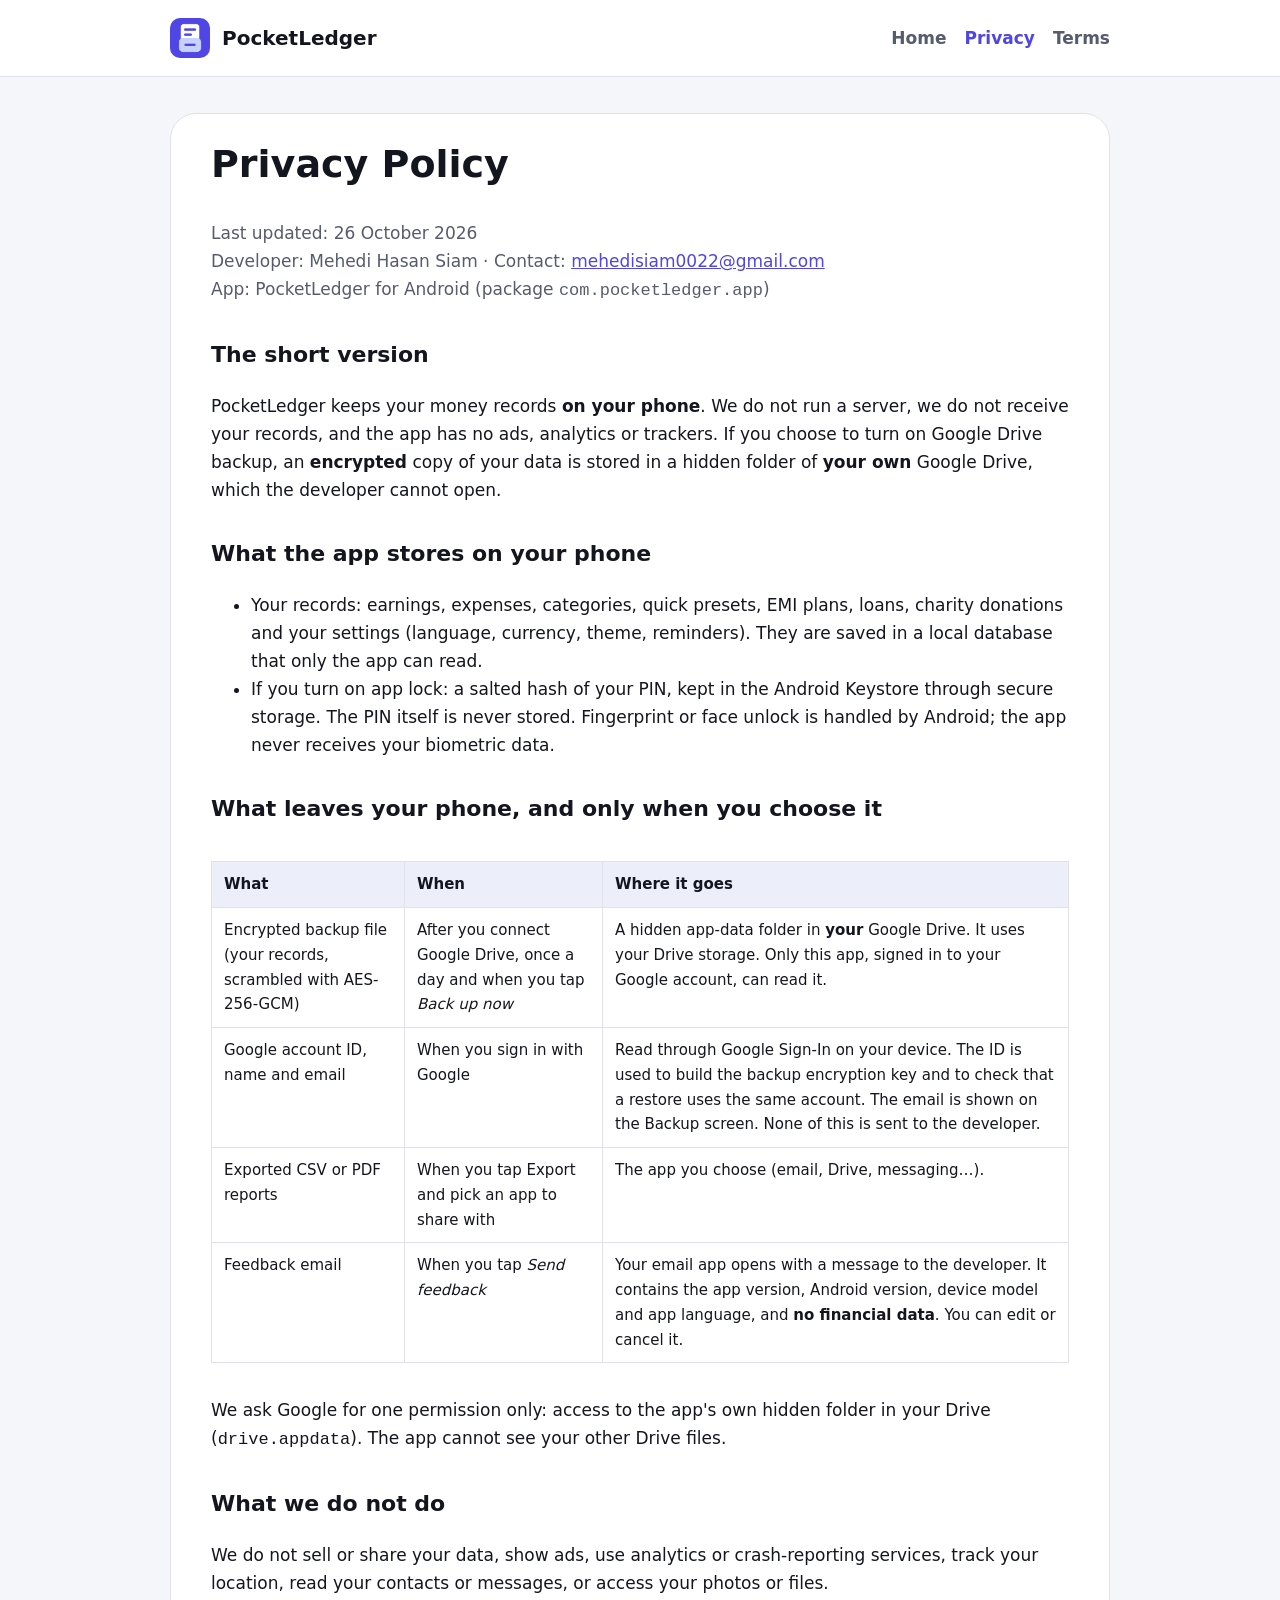
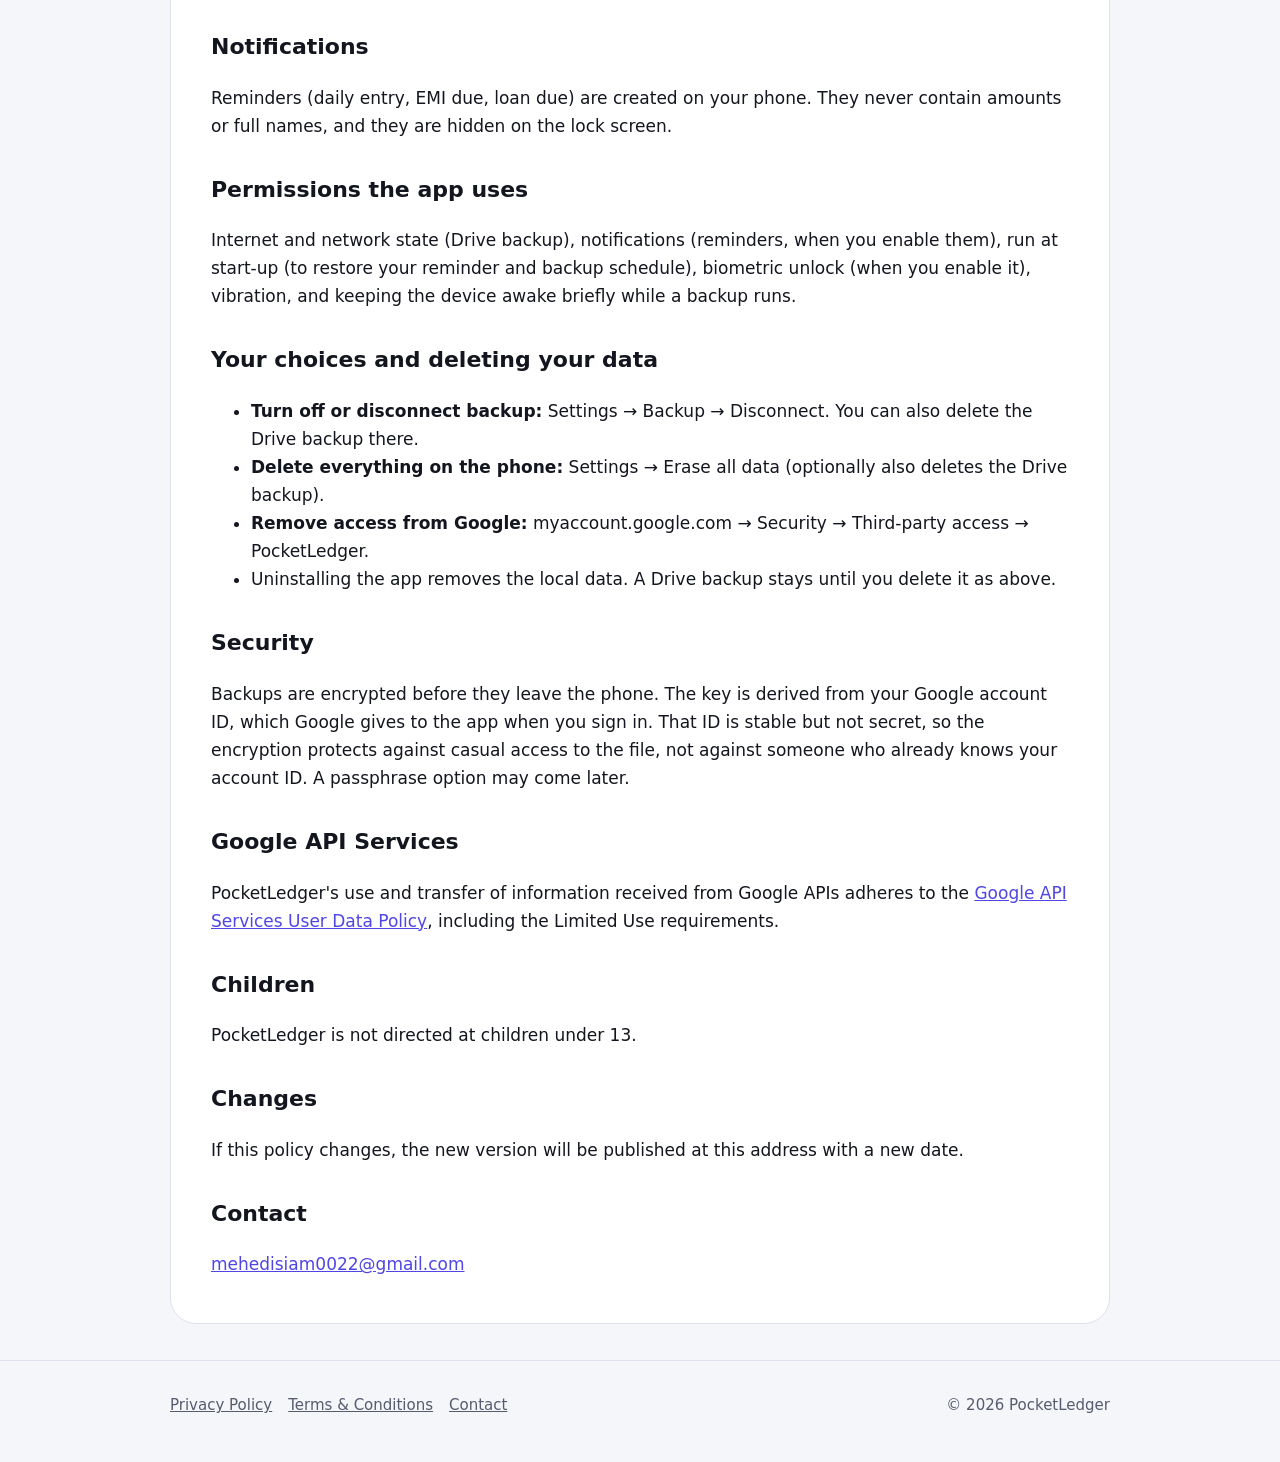
==== privacy.html @ 1e6b0d99 "Add PocketLedger site: home, privacy policy, terms and conditions Static pages for GitHub Pages.  Co" ====
<!doctype html>
<html lang="en">
<head>
<meta charset="utf-8">
<meta name="viewport" content="width=device-width, initial-scale=1">
<title>Privacy Policy | PocketLedger</title>
<meta name="description" content="How PocketLedger handles your data: records stay on your phone, backups are encrypted and stored in your own Google Drive.">
<meta name="theme-color" content="#4f46e5">
<link rel="icon" href="assets/icon.png">
<link rel="apple-touch-icon" href="assets/icon.png">
<link rel="stylesheet" href="style.css">
</head>
<body>
<header class="site"><div class="wrap">
<a class="brand" href="./"><img src="assets/icon.png" alt="" width="40" height="40">PocketLedger</a>
<nav><a href="./">Home</a><a href="privacy.html" aria-current="page">Privacy</a><a href="terms.html">Terms</a></nav>
</div></header>
<main>
<div class="wrap"><article class="doc">
<h1>Privacy Policy</h1>
<p class="meta">Last updated: 26 October 2026<br>Developer: Mehedi Hasan Siam &middot; Contact: <a href="mailto:mehedisiam0022@gmail.com">mehedisiam0022@gmail.com</a><br>App: PocketLedger for Android (package <code>com.pocketledger.app</code>)</p>

<h2>The short version</h2>
<p>PocketLedger keeps your money records <strong>on your phone</strong>. We do not run a server, we do not receive your records, and the app has no ads, analytics or trackers. If you choose to turn on Google Drive backup, an <strong>encrypted</strong> copy of your data is stored in a hidden folder of <strong>your own</strong> Google Drive, which the developer cannot open.</p>

<h2>What the app stores on your phone</h2>
<ul>
<li>Your records: earnings, expenses, categories, quick presets, EMI plans, loans, charity donations and your settings (language, currency, theme, reminders). They are saved in a local database that only the app can read.</li>
<li>If you turn on app lock: a salted hash of your PIN, kept in the Android Keystore through secure storage. The PIN itself is never stored. Fingerprint or face unlock is handled by Android; the app never receives your biometric data.</li>
</ul>

<h2>What leaves your phone, and only when you choose it</h2>
<div class="table-scroll"><table>
<tr><th>What</th><th>When</th><th>Where it goes</th></tr>
<tr><td>Encrypted backup file (your records, scrambled with AES-256-GCM)</td><td>After you connect Google Drive, once a day and when you tap <em>Back up now</em></td><td>A hidden app-data folder in <strong>your</strong> Google Drive. It uses your Drive storage. Only this app, signed in to your Google account, can read it.</td></tr>
<tr><td>Google account ID, name and email</td><td>When you sign in with Google</td><td>Read through Google Sign-In on your device. The ID is used to build the backup encryption key and to check that a restore uses the same account. The email is shown on the Backup screen. None of this is sent to the developer.</td></tr>
<tr><td>Exported CSV or PDF reports</td><td>When you tap Export and pick an app to share with</td><td>The app you choose (email, Drive, messaging&hellip;).</td></tr>
<tr><td>Feedback email</td><td>When you tap <em>Send feedback</em></td><td>Your email app opens with a message to the developer. It contains the app version, Android version, device model and app language, and <strong>no financial data</strong>. You can edit or cancel it.</td></tr>
</table></div>
<p>We ask Google for one permission only: access to the app's own hidden folder in your Drive (<code>drive.appdata</code>). The app cannot see your other Drive files.</p>

<h2>What we do not do</h2>
<p>We do not sell or share your data, show ads, use analytics or crash-reporting services, track your location, read your contacts or messages, or access your photos or files.</p>

<h2>Notifications</h2>
<p>Reminders (daily entry, EMI due, loan due) are created on your phone. They never contain amounts or full names, and they are hidden on the lock screen.</p>

<h2>Permissions the app uses</h2>
<p>Internet and network state (Drive backup), notifications (reminders, when you enable them), run at start-up (to restore your reminder and backup schedule), biometric unlock (when you enable it), vibration, and keeping the device awake briefly while a backup runs.</p>

<h2>Your choices and deleting your data</h2>
<ul>
<li><strong>Turn off or disconnect backup:</strong> Settings &rarr; Backup &rarr; Disconnect. You can also delete the Drive backup there.</li>
<li><strong>Delete everything on the phone:</strong> Settings &rarr; Erase all data (optionally also deletes the Drive backup).</li>
<li><strong>Remove access from Google:</strong> myaccount.google.com &rarr; Security &rarr; Third-party access &rarr; PocketLedger.</li>
<li>Uninstalling the app removes the local data. A Drive backup stays until you delete it as above.</li>
</ul>

<h2>Security</h2>
<p>Backups are encrypted before they leave the phone. The key is derived from your Google account ID, which Google gives to the app when you sign in. That ID is stable but not secret, so the encryption protects against casual access to the file, not against someone who already knows your account ID. A passphrase option may come later.</p>

<h2>Google API Services</h2>
<p>PocketLedger's use and transfer of information received from Google APIs adheres to the <a href="https://developers.google.com/terms/api-services-user-data-policy">Google API Services User Data Policy</a>, including the Limited Use requirements.</p>

<h2>Children</h2>
<p>PocketLedger is not directed at children under 13.</p>

<h2>Changes</h2>
<p>If this policy changes, the new version will be published at this address with a new date.</p>

<h2>Contact</h2>
<p><a href="mailto:mehedisiam0022@gmail.com">mehedisiam0022@gmail.com</a></p>
</article></div>
</main>
<footer class="site"><div class="wrap">
<div><a href="privacy.html">Privacy Policy</a><a href="terms.html">Terms &amp; Conditions</a><a href="mailto:mehedisiam0022@gmail.com">Contact</a></div>
<div>&copy; 2026 PocketLedger</div>
</div></footer>
</body>
</html>
---- style.css ----
:root {
  --bg: #f5f6fa;
  --surface: #ffffff;
  --text: #14161f;
  --muted: #565b6e;
  --border: #dfe2ec;
  --primary: #4f46e5;
  --primary-text: #ffffff;
  --soft: #eceefa;
}
@media (prefers-color-scheme: dark) {
  :root {
    --bg: #0e1118;
    --surface: #171b26;
    --text: #eef0f7;
    --muted: #a3a9bd;
    --border: #2a3042;
    --primary: #8b85ff;
    --primary-text: #0e1118;
    --soft: #1f2433;
  }
}
* { box-sizing: border-box; }
html { -webkit-text-size-adjust: 100%; }
body {
  margin: 0;
  background: var(--bg);
  color: var(--text);
  font: 17px/1.65 system-ui, -apple-system, "Segoe UI", Roboto, "Noto Sans", sans-serif;
}
a { color: var(--primary); }
.wrap { max-width: 980px; margin: 0 auto; padding: 0 20px; }
header.site { padding: 18px 0; border-bottom: 1px solid var(--border); background: var(--surface); }
header.site .wrap { display: flex; align-items: center; justify-content: space-between; gap: 16px; flex-wrap: wrap; }
.brand { display: flex; align-items: center; gap: 12px; color: var(--text); text-decoration: none; font-weight: 700; font-size: 20px; }
.brand img { width: 40px; height: 40px; border-radius: 10px; }
nav a { margin-inline-start: 18px; color: var(--muted); text-decoration: none; font-weight: 600; }
nav a:hover, nav a[aria-current="page"] { color: var(--primary); }
.hero { padding: 64px 0 48px; text-align: center; }
.hero img.logo { width: 112px; height: 112px; border-radius: 26px; box-shadow: 0 8px 28px rgba(79, 70, 229, 0.25); }
.hero h1 { font-size: clamp(34px, 6vw, 52px); line-height: 1.15; margin: 24px 0 12px; }
.hero p.lead { max-width: 620px; margin: 0 auto 28px; color: var(--muted); font-size: 20px; }
.btn { display: inline-block; padding: 14px 28px; border-radius: 999px; background: var(--primary); color: var(--primary-text); font-weight: 700; text-decoration: none; }
.btn.secondary { background: var(--soft); color: var(--text); }
.btn.disabled { background: var(--soft); color: var(--muted); cursor: default; }
.actions { display: flex; gap: 12px; justify-content: center; flex-wrap: wrap; }
section { padding: 36px 0; }
section h2 { font-size: 28px; margin: 0 0 20px; }
.grid { display: grid; gap: 16px; grid-template-columns: repeat(auto-fit, minmax(260px, 1fr)); }
.card { background: var(--surface); border: 1px solid var(--border); border-radius: 22px; padding: 22px; }
.card h3 { margin: 0 0 6px; font-size: 19px; }
.card p { margin: 0; color: var(--muted); font-size: 16px; }
.banner { background: var(--soft); border-radius: 26px; padding: 28px; }
.banner h2 { margin-top: 0; }
article.doc { background: var(--surface); border: 1px solid var(--border); border-radius: 26px; padding: 28px clamp(18px, 4vw, 40px); margin: 36px 0; }
article.doc h1 { margin-top: 0; font-size: clamp(28px, 5vw, 38px); line-height: 1.2; }
article.doc h2 { margin-top: 32px; font-size: 22px; }
article.doc .meta { color: var(--muted); }
article.doc table { width: 100%; border-collapse: collapse; margin: 16px 0; font-size: 15px; }
article.doc th, article.doc td { border: 1px solid var(--border); padding: 10px 12px; text-align: start; vertical-align: top; }
article.doc th { background: var(--soft); }
.table-scroll { overflow-x: auto; }
footer.site { padding: 32px 0 48px; border-top: 1px solid var(--border); color: var(--muted); font-size: 15px; }
footer.site .wrap { display: flex; justify-content: space-between; gap: 16px; flex-wrap: wrap; }
footer.site a { color: var(--muted); margin-inline-end: 16px; }
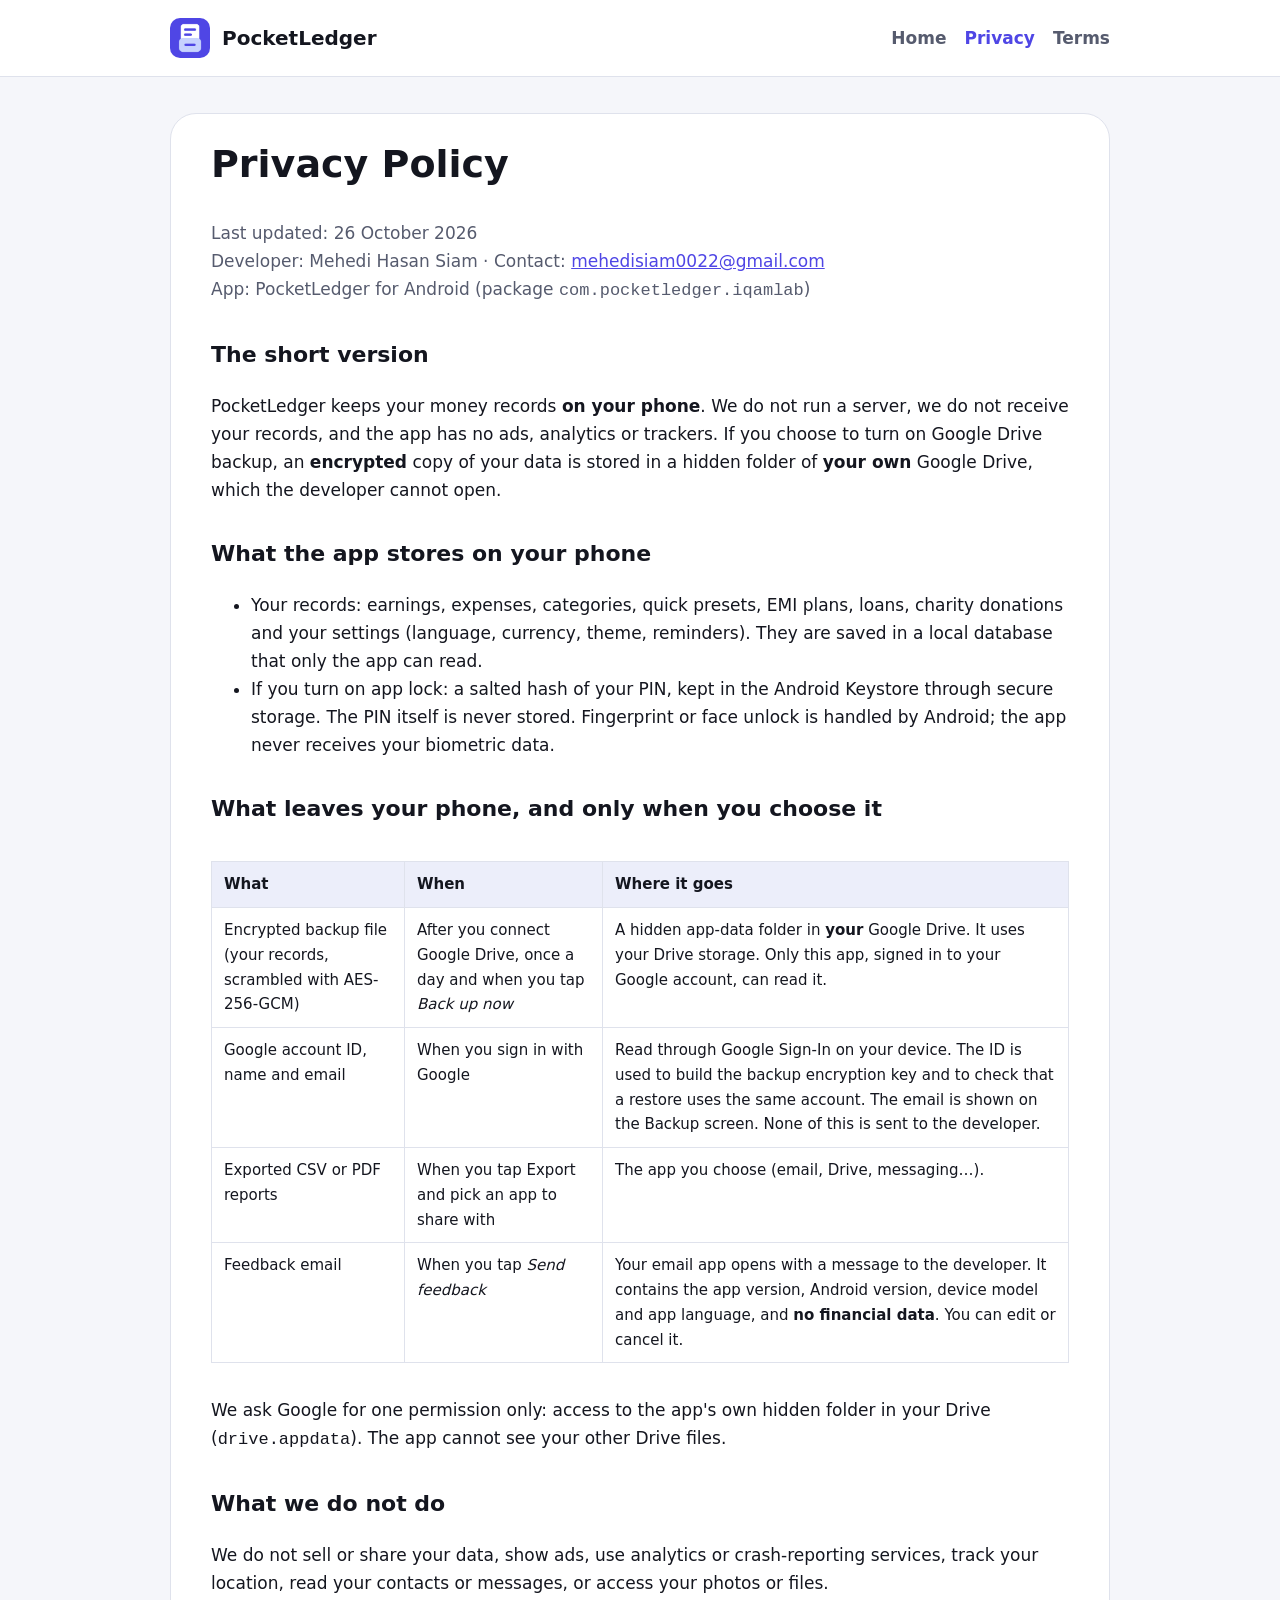
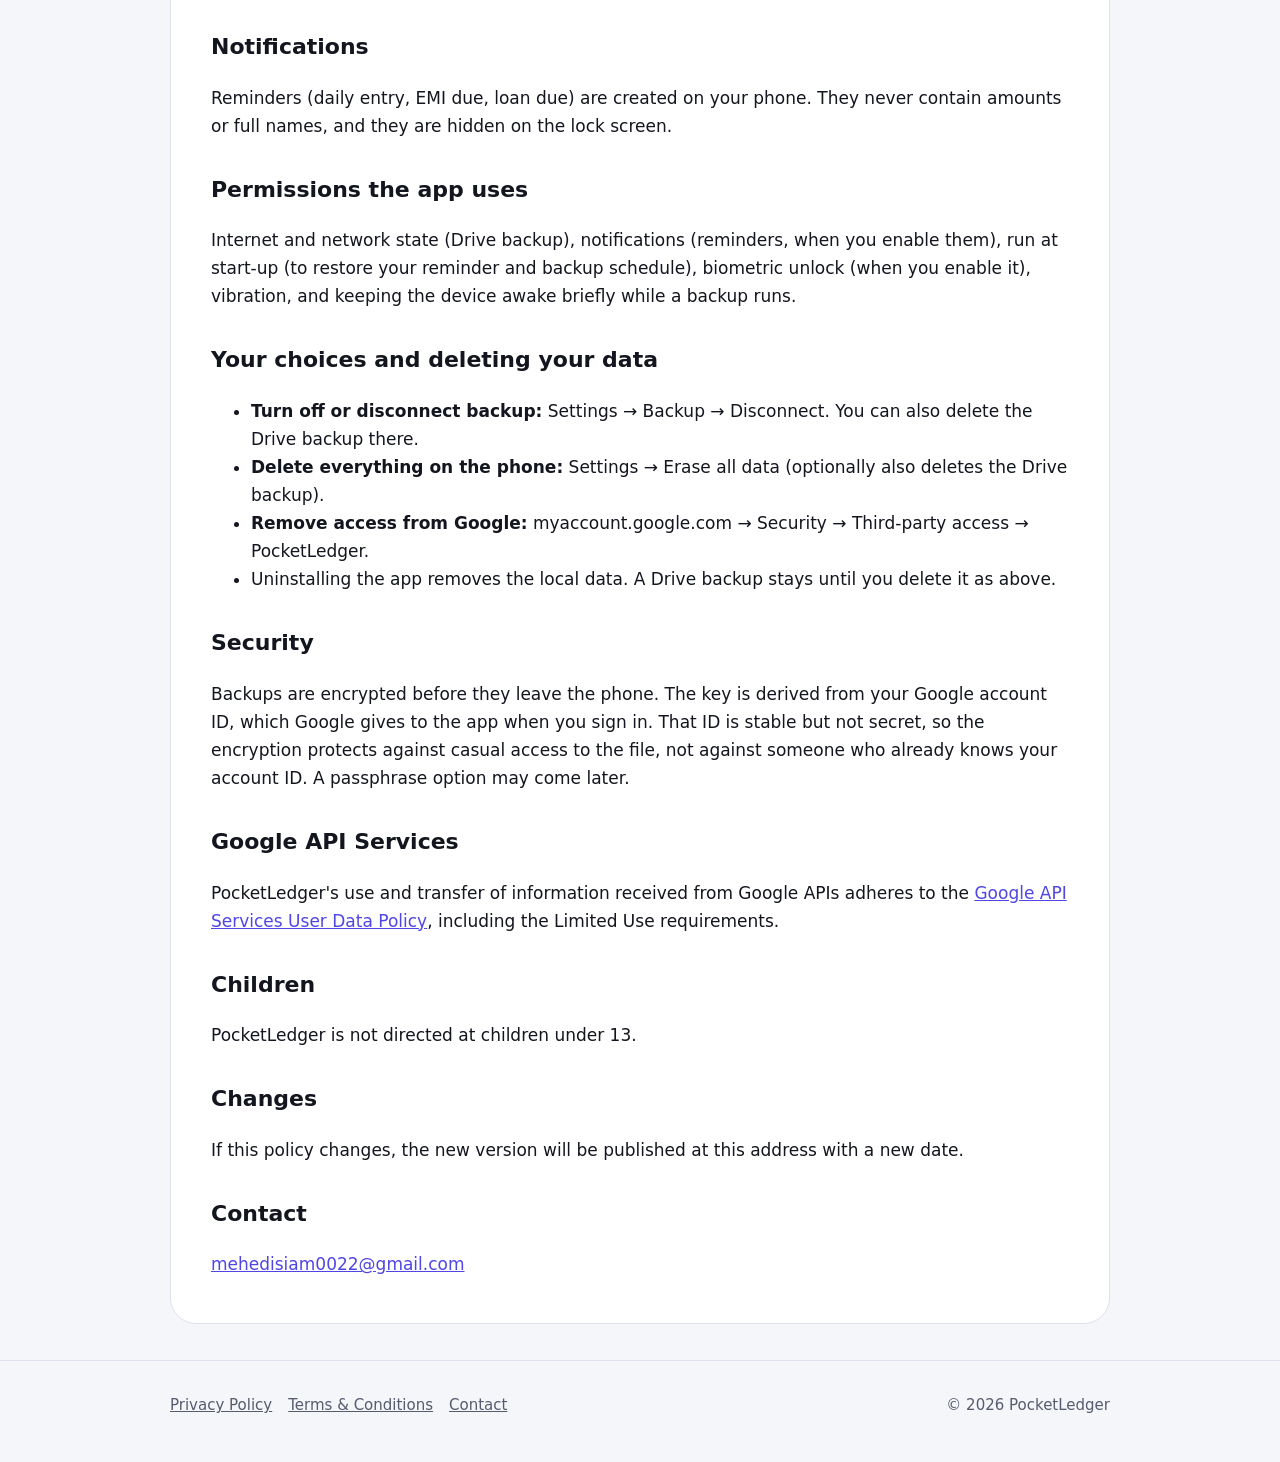
==== commit e75346c2: "Privacy policy: update the app package name Co-Authored-By: Claude Sonnet 5.5 <noreply@anthropic.com" ====
--- a/privacy.html
+++ b/privacy.html
@@ -18,7 +18,7 @@
 <main>
 <div class="wrap"><article class="doc">
 <h1>Privacy Policy</h1>
-<p class="meta">Last updated: 26 October 2026<br>Developer: Mehedi Hasan Siam &middot; Contact: <a href="mailto:mehedisiam0022@gmail.com">mehedisiam0022@gmail.com</a><br>App: PocketLedger for Android (package <code>com.pocketledger.app</code>)</p>
+<p class="meta">Last updated: 26 October 2026<br>Developer: Mehedi Hasan Siam &middot; Contact: <a href="mailto:mehedisiam0022@gmail.com">mehedisiam0022@gmail.com</a><br>App: PocketLedger for Android (package <code>com.pocketledger.iqamlab</code>)</p>
 
 <h2>The short version</h2>
 <p>PocketLedger keeps your money records <strong>on your phone</strong>. We do not run a server, we do not receive your records, and the app has no ads, analytics or trackers. If you choose to turn on Google Drive backup, an <strong>encrypted</strong> copy of your data is stored in a hidden folder of <strong>your own</strong> Google Drive, which the developer cannot open.</p>
